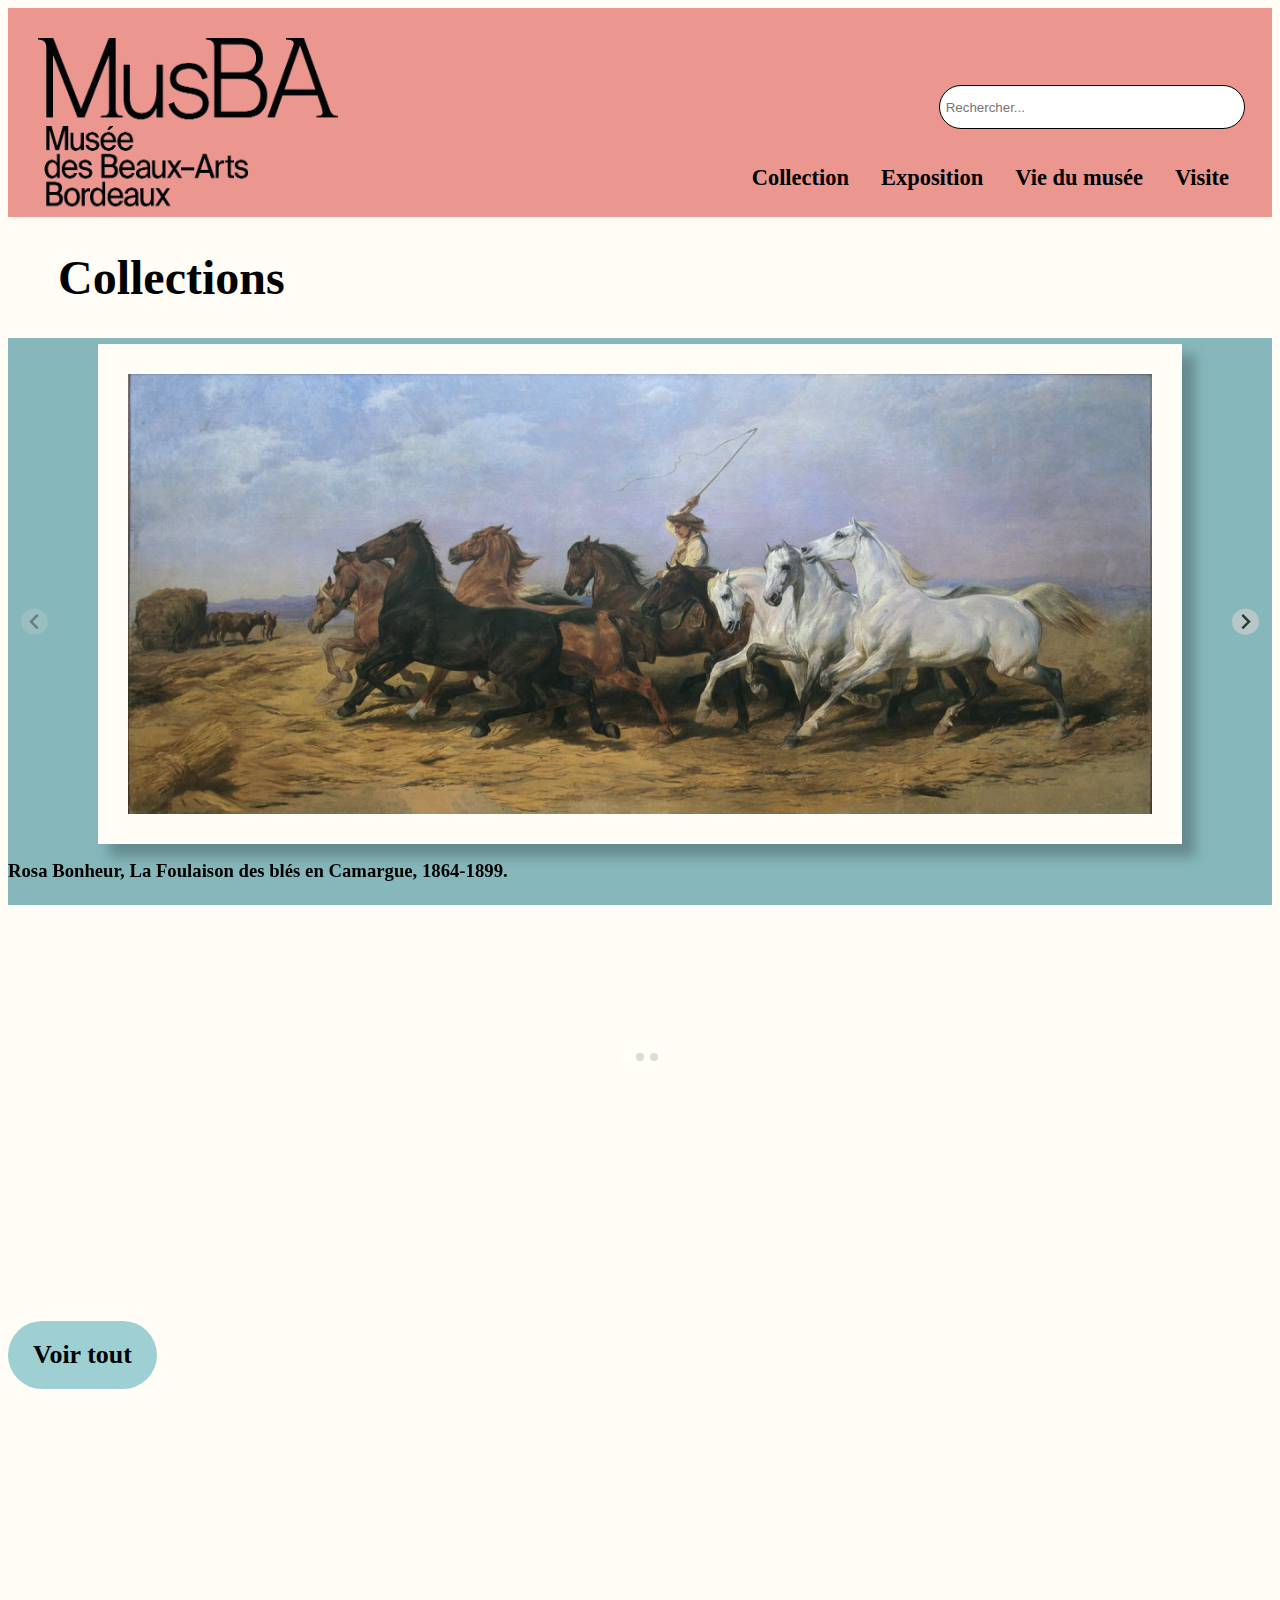
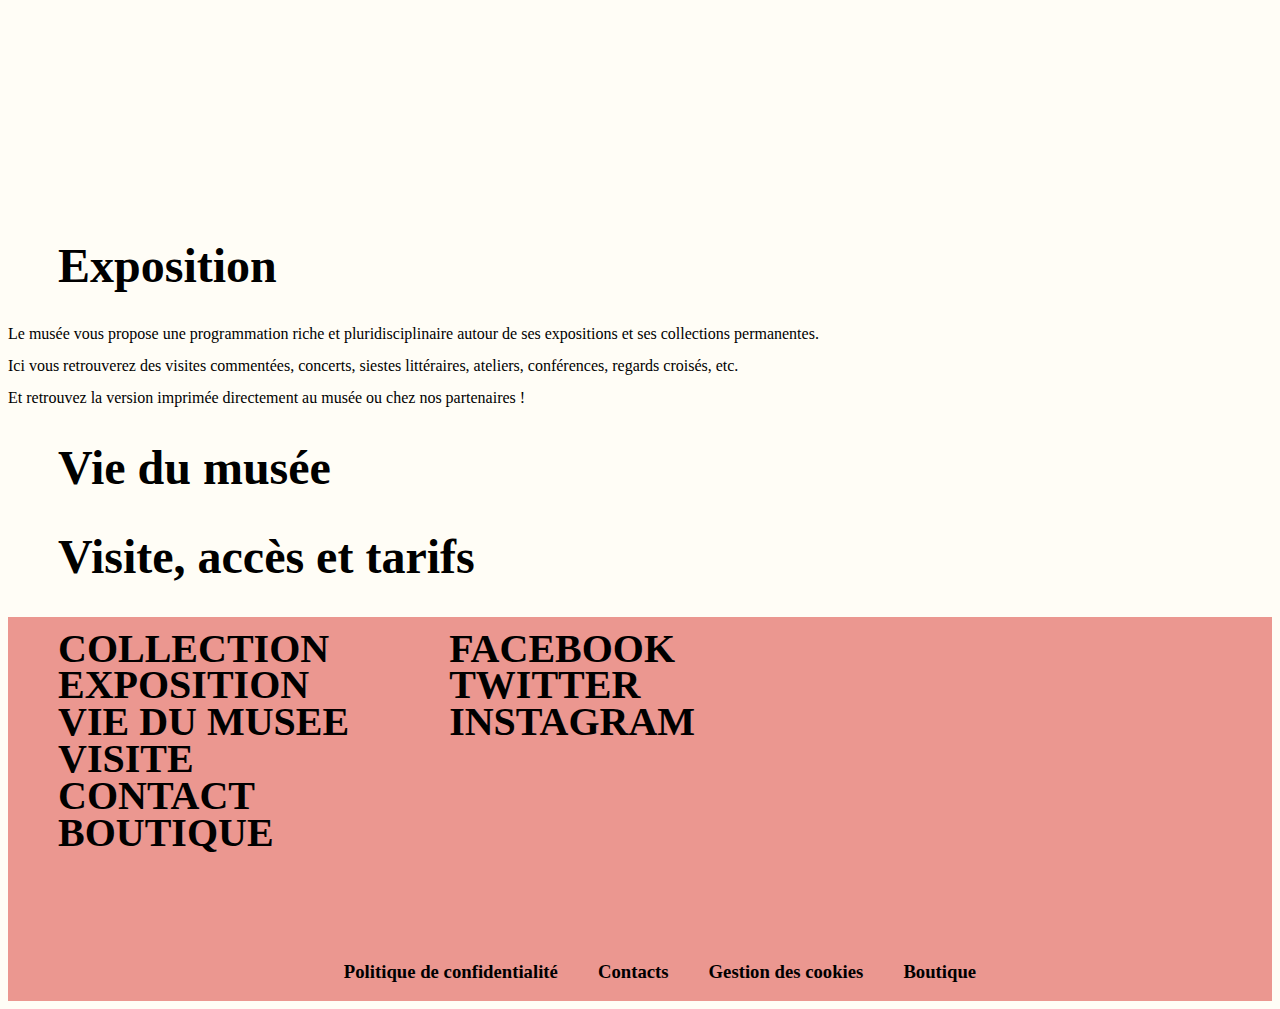
==== index.html @ ff197a96 "Envoi du header et du footer plus début de l'index" ====
<!DOCTYPE html>
<html lang="en">

<head>
    <meta charset="UTF-8">
    <meta http-equiv="X-UA-Compatible" content="IE=edge">
    <meta name="viewport" content="width=device-width, initial-scale=1.0">
    <link rel="stylesheet" href="reset.css">
    <link rel="stylesheet" href="style.css">
    <link rel="stylesheet" href="splide.min.css">
    <link rel="stylesheet" href="https://cdnjs.cloudflare.com/ajax/libs/font-awesome/6.2.0/css/all.min.css">
    <title>Site Musba</title>
</head>

<body>
    <header>
        <div>
            <img class="logo" src="img/logo.png">
            <div class="search">
                <form action="#">
                    <input type="text" placeholder=" Rechercher..." name="search ">
                </form>
                <div class="tab">
                    <table>
                        <td>
                            <div class="Collectiontab">
                                <h3>Collection</h3>
                            </div>
                        </td>
                        <td>
                            <div class="Expositiontab">
                                <h3>Exposition</h3>
                            </div>
                        </td>
                        <td>
                            <div class="Museetab">
                                <h3>Vie du musée</h3>
                            </div>
                        </td>
                        <td>
                            <div class="Visitetab">
                                <h3>Visite</h3>
                            </div>
                        </td>
                    </table>
                </div>
            </div>
        </div>
    </header>
    <h1 class="classe-titres">Collections</h1>
    <section class="classe-fondbleu">
        <section class="splide container_slideshow" aria-label="Splide Basic HTML Example">
            <div class="splide__track">
                <ul class="splide__list">
                    <li class="splide__slide">
                        <div class="conteneur-slide-image"><img class="slide-image" src="img/rosa.jpg" alt=""></div>
                            <h3 class="classe-phototitre">Rosa Bonheur, La Foulaison des blés en Camargue, 1864-1899.</h3>
                    </li>
                    <li class="splide__slide">
                        <div class="conteneur-slide-image"><img class="slide-image" src="img/lion.jpg" alt=""></div>
                    </li>
                    <li class="splide__slide">
                        <div class="conteneur-slide-image"><img class="slide-image" src="img/eau.jpg" alt=""></div>
                    </li>
                </ul>
            </div>
        </section>
        <script src="splide.min.js"></script>
        <script>
            document.addEventListener('DOMContentLoaded', function () {
                var splide = new Splide('.splide');
                splide.mount();
            });
        </script>
    </section>
    
    <section>
        <a href="#" class="button">Voir tout</a>
    </section>

    
    <!--FIN : Collections-->

    <!--DEBUT : Exposition-->
    <h1 class="classe-titres">Exposition</h1>
    <p>Le musée vous propose une programmation riche et pluridisciplinaire autour de ses expositions et ses collections
        permanentes.</p>
    <p>Ici vous retrouverez des visites commentées, concerts, siestes littéraires, ateliers, conférences, regards
        croisés, etc.</p>
    <p>Et retrouvez la version imprimée directement au musée ou chez nos partenaires !</p>

    <!--FIN : Exposition-->

    <!--DEBUT : Vie du musée-->
    <h1 class="classe-titres">Vie du musée</h1>
    <!--FIN : Vie du musée-->

    <!--DEBUT : Exposition-->
    <h1 class="classe-titres">Visite, accès et tarifs</h1>
    <!--FIN : Exposition-->
    <footer>
        <div class="container">
            <div class="column1">
                <h1>COLLECTION</h1>
                <h1>EXPOSITION</h1>
                <h1>VIE DU MUSEE</h1>
                <h1>VISITE</h1>
                <h1>CONTACT</h1>
                <h1>BOUTIQUE</h1>
            </div>
            <div class="column2">
                <h1>FACEBOOK</h1>
                <h1>TWITTER</h1>
                <h1>INSTAGRAM</h1>
            </div>
        </div>
        <div class="column3">
            <h3>Politique de confidentialité</h3>
            <h3>Contacts</h3>
            <h3>Gestion des cookies</h3>
            <h3>Boutique</h3>
        </div>
    </footer>
</body>

</html>
---- style.css ----
body{
    background-color: #FFFDF6;
}

.search {
    float: right;
    margin: 7px;
    border-radius: 10%;
    font-family: 'Sequel Sans';
    font-style: normal;
    padding-top: 70px;
    padding-right: 20px;
}

form {
    text-align: end;
}

.search input {
    width: 300px;
    height: 40px;
    border-radius: 25px;
    border: 1px solid black;
}

.navlist-right {
    float: right;
}

.logo {
    padding: 30px 0 0 30px;
    width: 300px;
    height: 175.8px;

}

.tab {
    text-align: right;
    text-indent: 40px;
    font-size: 1.5vw;
}

.tab h3 {
    padding: 15px;
}

header {
    background-color: #EB9790;

}

.Collectiontab {
    text-align: right;
    font-family: 'Sequel Sans';
    font-style: normal;

}

.Expositiontab {
    font-family: 'Sequel Sans';
    font-style: normal;
}

.Museetab {
    font-family: 'Sequel Sans';
    font-style: normal;
}

.Visitetab {
    font-family: 'Sequel Sans';
    font-style: normal;
}

footer {
    background-color: #EB9790;

}

.flex {
    display: flex;
}

.container {
    display: flex;
}


.column3 {
    font-family: 'Sequel Sans';
    font-style: normal;
    color: #000000;
    display: flex;
    text-indent: 40px;
    justify-content: center;
}

.column2 {
    font-family: 'Sequel Sans';
    font-style: normal;
    color: #000000;
    padding-left: 100px;
    line-height: 10px;
}

.column1 {
    font-family: 'Sequel Sans';
    font-style: normal;
    color: #000000;
    padding-left: 50px;
    line-height: 10px;
    padding-bottom: 80px;
}

footer h1 {
    font-size: 250%;
}

.classe-titres {
    margin-left: 50px;
    font-family: 'Sequel Sans';
    font-style: normal;
    font-weight: bold;
    font-size: 48px;
    line-height: 57px;
}

.classe-fondbleu {
    display: flex;
    justify-content: center;
    background: #86B8BB;
    height: 15cm;
    align-items: center;
}

.classe-photo {
    display: flex;
    align-content: center
}

.classe-cadreblanc {
    position: absolute;
    width: 1251px;
    height: 498px;
    left: 76px;
    top: 434px;
    background: #FFFFFF;
    box-shadow: 0px 4px 4px rgba(0, 0, 0, 0.25);
}

.slide-image {
    width: auto;
    border: 30px solid #FFFDF6;
    max-height: 100%;
    box-shadow: 12px 12px 12px 1px rgba(0, 0, 0, 0.25);
}

.conteneur-slide-image {
    display: flex;
    justify-content: center;
    width: 100%;
    max-height: 500px;
}

.classe-phototitre{
    display: flex;
    align-items: flex-end;
    width: 100%;

}

.container_slideshow{
    width: 100%;
}

section {
    display: flex;
    align-items: center;
    height: 100vh;
}

.button{
    display: flex;
    background: #9ED0D3;
    border-radius: 50px;
    padding: 20px 25px;
    font-family: 'Expletus Sans';
    font-style: bold;
    font-weight: 700;
    font-size: 26px;
    line-height: 28px;
    color: #040404;
    text-decoration: none;
    transition: all 0.25s ease-in-out;
}

.button:hover{
    background: #9ED0D3;
    transform: scale(1.2);
}

.button-bleu{
    display: flex;
    justify-content: right;
    margin-right: 15px;
}
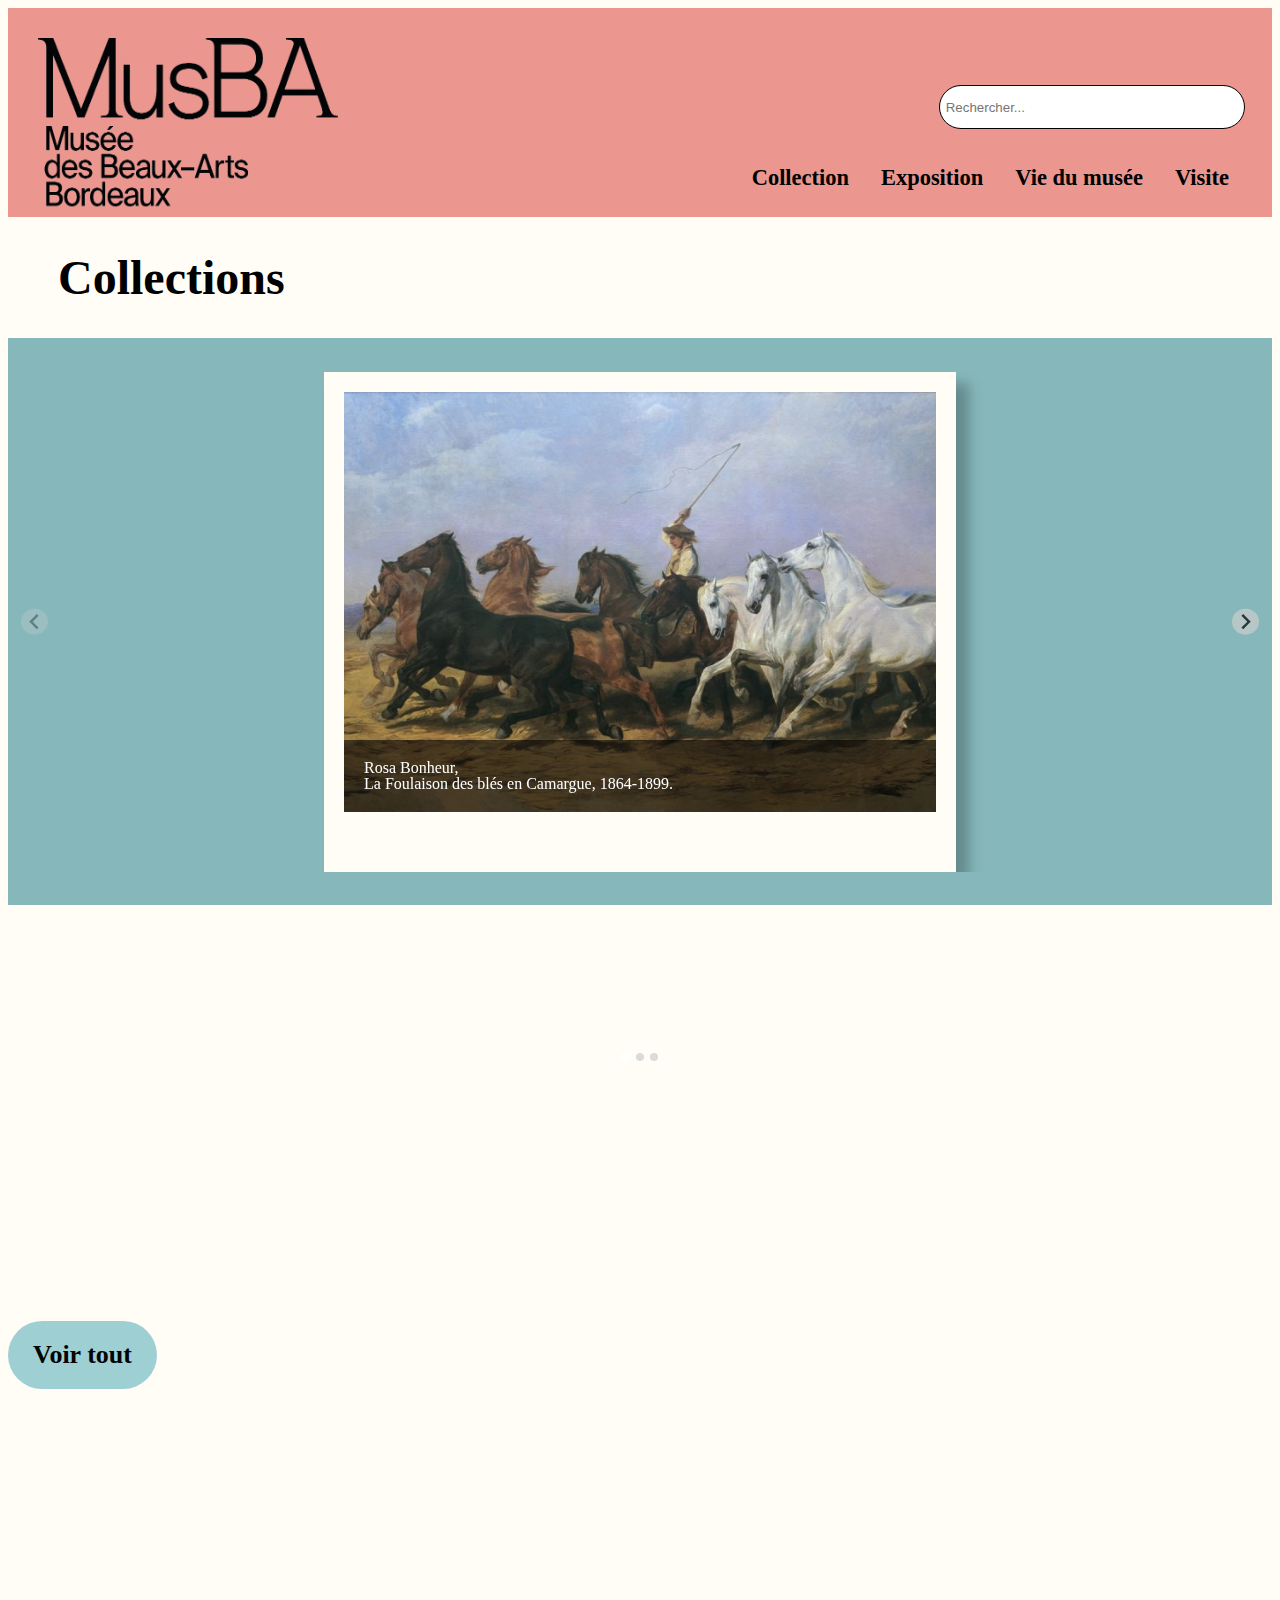
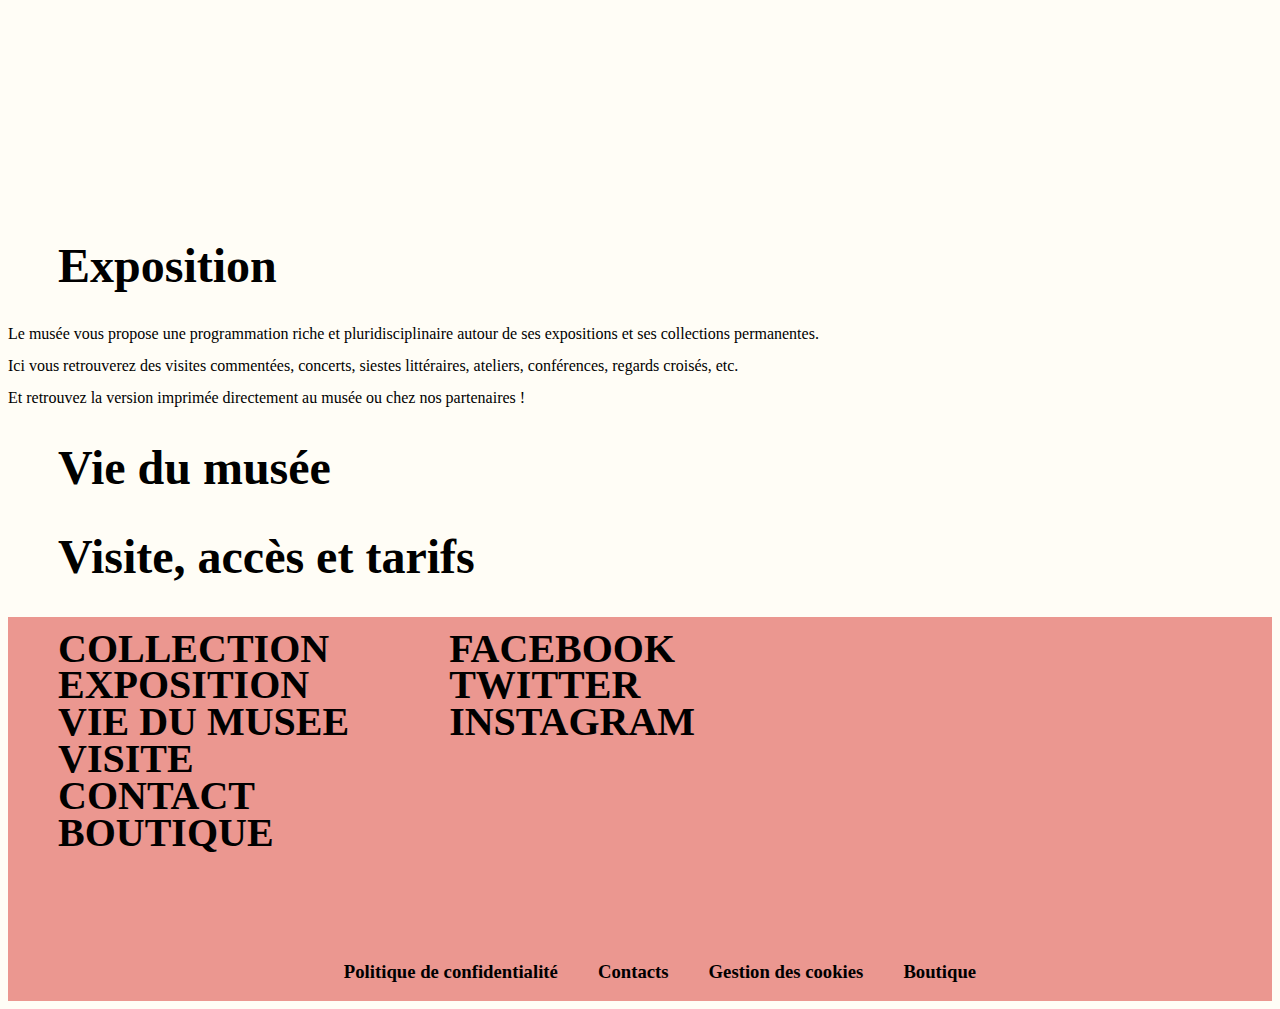
==== commit aee390d9: "Mise à jour du carrousel pour ajouter les textes" ====
--- a/index.html
+++ b/index.html
@@ -53,14 +53,25 @@
             <div class="splide__track">
                 <ul class="splide__list">
                     <li class="splide__slide">
-                        <div class="conteneur-slide-image"><img class="slide-image" src="img/rosa.jpg" alt=""></div>
-                            <h3 class="classe-phototitre">Rosa Bonheur, La Foulaison des blés en Camargue, 1864-1899.</h3>
+                        <div class="container-slide">
+                            <div class="slide-image slide-1">
+                                <p class="slide-text">Rosa Bonheur, <br> La Foulaison des blés en Camargue, 1864-1899.</p>
+                            </div>
+                        </div>
                     </li>
-                    <li class="splide__slide">
-                        <div class="conteneur-slide-image"><img class="slide-image" src="img/lion.jpg" alt=""></div>
+                    <li class="splide__slide container-slide">
+                        <div class="container-slide">
+                            <div class="slide-image slide-2">
+                                <p class="slide-text">Lion</p>
+                            </div>
+                        </div>
                     </li>
-                    <li class="splide__slide">
-                        <div class="conteneur-slide-image"><img class="slide-image" src="img/eau.jpg" alt=""></div>
+                    <li class="splide__slide container-slide">
+                        <div class="container-slide">
+                            <div class="slide-image slide-3">
+                                <p class="slide-text">Eau</p>
+                            </div>
+                        </div>
                     </li>
                 </ul>
             </div>
--- a/style.css
+++ b/style.css
@@ -147,29 +147,56 @@
     box-shadow: 0px 4px 4px rgba(0, 0, 0, 0.25);
 }
 
-.slide-image {
-    width: auto;
-    border: 30px solid #FFFDF6;
-    max-height: 100%;
-    box-shadow: 12px 12px 12px 1px rgba(0, 0, 0, 0.25);
-}
-
-.conteneur-slide-image {
-    display: flex;
-    justify-content: center;
-    width: 100%;
-    max-height: 500px;
-}
-
-.classe-phototitre{
-    display: flex;
-    align-items: flex-end;
-    width: 100%;
-
-}
-
 .container_slideshow{
     width: 100%;
+}
+
+
+.container_slideshow .splide__track{
+    width: 100%;
+}
+
+
+.container-slide {
+    display: flex;
+    justify-content: center;
+    align-items: center;
+    width: 100%;
+    height: 500px;
+}
+
+.slide-image{
+    height: 100%;
+    width: 50%;
+    border: 20px solid #FFFDF6;
+    border-bottom-width: 60px;
+    box-shadow: 12px 12px 12px 1px rgba(0, 0, 0, 0.25);
+    box-sizing: border-box;
+    background-repeat: no-repeat;
+    background-size: cover;
+    background-position: center;
+    display: flex;
+    align-items: flex-end;
+}
+
+.slide-text {
+    background-color: rgba(0, 0, 0, 0.583);
+    margin-bottom: 0;
+    color: white;
+    padding: 20px;
+    width:100%
+}
+
+.slide-1 {
+    background-image: url("img/rosa.jpg");
+}
+
+.slide-2 {
+    background-image: url("img/rosa.jpg");
+}
+
+.slide3 {
+    background-image: url("img/rosa.jpg");
 }
 
 section {
